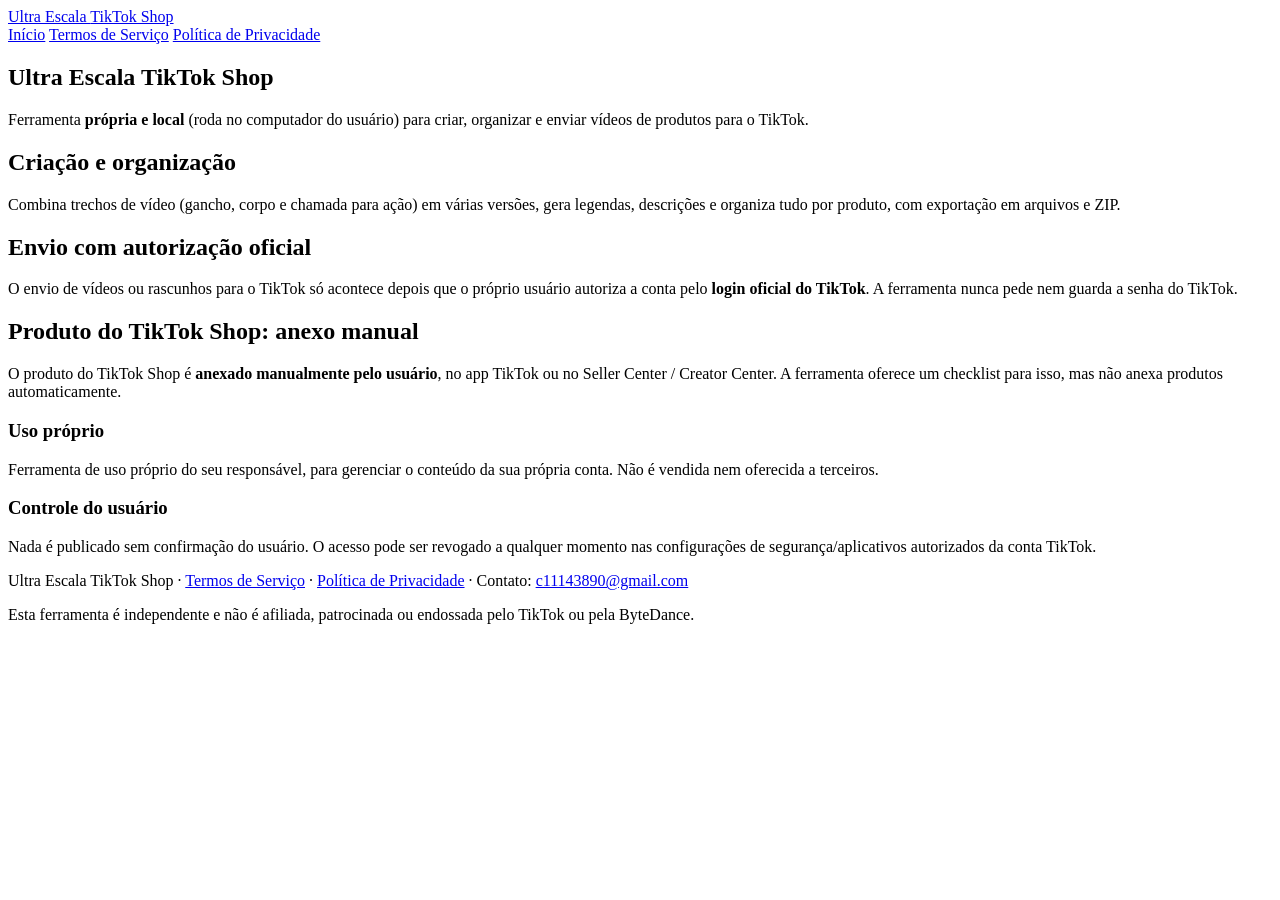
==== index.html @ c2e4ffda "Publica index.html" ====
<!doctype html>
<html lang="pt-BR">
<head>
  <meta charset="utf-8">
  <meta name="viewport" content="width=device-width, initial-scale=1">
  <title>Ultra Escala TikTok Shop</title>
  <meta name="description" content="Ferramenta própria e local para criar, organizar e enviar vídeos de produtos para o TikTok, usando a autorização oficial do TikTok.">
  <link rel="stylesheet" href="style.css">
</head>
<body>
  <header class="top">
    <div class="wrap">
      <a class="logo" href="./">Ultra Escala <span>TikTok Shop</span></a>
      <nav>
        <a class="on" href="./">Início</a>
        <a href="termos/">Termos de Serviço</a>
        <a href="privacidade/">Política de Privacidade</a>
      </nav>
    </div>
  </header>

  <main class="wrap">
    <section class="hero">
      <h1>Ultra Escala TikTok Shop</h1>
      <p class="lead">Ferramenta <strong>própria e local</strong> (roda no computador do usuário) para criar, organizar
        e enviar vídeos de produtos para o TikTok.</p>
    </section>

    <div class="grid">
      <div class="card">
        <h2>Criação e organização</h2>
        <p>Combina trechos de vídeo (gancho, corpo e chamada para ação) em várias versões, gera legendas,
          descrições e organiza tudo por produto, com exportação em arquivos e ZIP.</p>
      </div>
      <div class="card">
        <h2>Envio com autorização oficial</h2>
        <p>O envio de vídeos ou rascunhos para o TikTok só acontece depois que o próprio usuário autoriza a conta
          pelo <strong>login oficial do TikTok</strong>. A ferramenta nunca pede nem guarda a senha do TikTok.</p>
      </div>
      <div class="card">
        <h2>Produto do TikTok Shop: anexo manual</h2>
        <p>O produto do TikTok Shop é <strong>anexado manualmente pelo usuário</strong>, no app TikTok ou no
          Seller Center / Creator Center. A ferramenta oferece um checklist para isso, mas não anexa produtos
          automaticamente.</p>
      </div>
    </div>

    <div class="grid">
      <div class="card">
        <h3>Uso próprio</h3>
        <p>Ferramenta de uso próprio do seu responsável, para gerenciar o conteúdo da sua própria conta.
          Não é vendida nem oferecida a terceiros.</p>
      </div>
      <div class="card">
        <h3>Controle do usuário</h3>
        <p>Nada é publicado sem confirmação do usuário. O acesso pode ser revogado a qualquer momento nas
          configurações de segurança/aplicativos autorizados da conta TikTok.</p>
      </div>
    </div>
  </main>

  <footer>
    <p>Ultra Escala TikTok Shop · <a href="termos/">Termos de Serviço</a> · <a href="privacidade/">Política de Privacidade</a>
      · Contato: <a href="mailto:c11143890@gmail.com">c11143890@gmail.com</a></p>
    <p>Esta ferramenta é independente e não é afiliada, patrocinada ou endossada pelo TikTok ou pela ByteDance.</p>
  </footer>
</body>
</html>
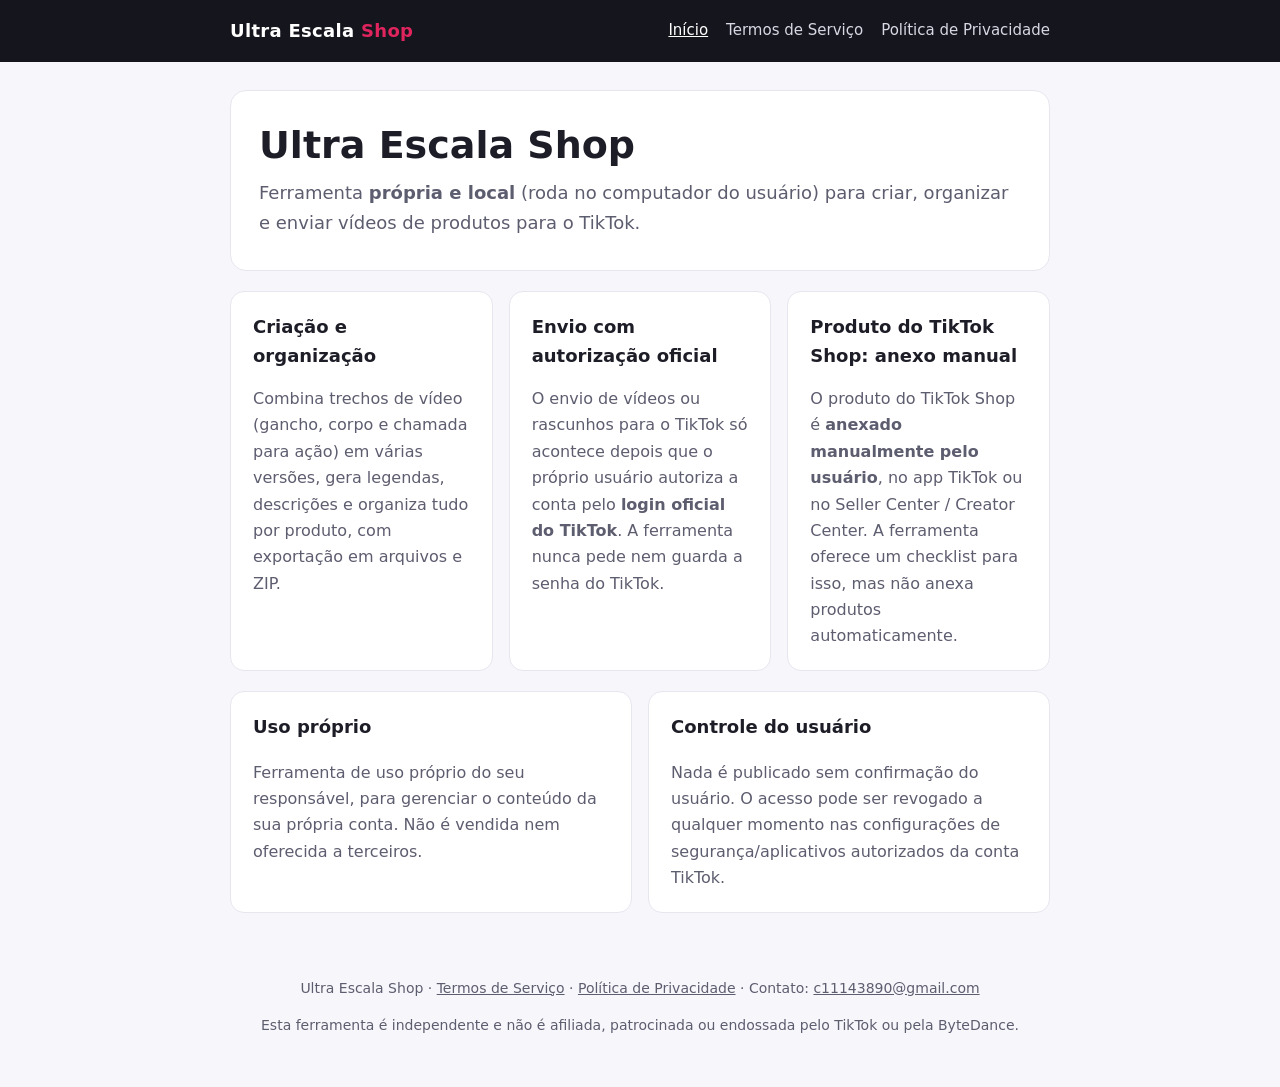
==== commit 94dd18fd: "Publica index.html" ====
--- a/index.html
+++ b/index.html
@@ -1,68 +1,68 @@
-<!doctype html>
-<html lang="pt-BR">
-<head>
-  <meta charset="utf-8">
-  <meta name="viewport" content="width=device-width, initial-scale=1">
-  <title>Ultra Escala TikTok Shop</title>
-  <meta name="description" content="Ferramenta própria e local para criar, organizar e enviar vídeos de produtos para o TikTok, usando a autorização oficial do TikTok.">
-  <link rel="stylesheet" href="style.css">
-</head>
-<body>
-  <header class="top">
-    <div class="wrap">
-      <a class="logo" href="./">Ultra Escala <span>TikTok Shop</span></a>
-      <nav>
-        <a class="on" href="./">Início</a>
-        <a href="termos/">Termos de Serviço</a>
-        <a href="privacidade/">Política de Privacidade</a>
-      </nav>
-    </div>
-  </header>
-
-  <main class="wrap">
-    <section class="hero">
-      <h1>Ultra Escala TikTok Shop</h1>
-      <p class="lead">Ferramenta <strong>própria e local</strong> (roda no computador do usuário) para criar, organizar
-        e enviar vídeos de produtos para o TikTok.</p>
-    </section>
-
-    <div class="grid">
-      <div class="card">
-        <h2>Criação e organização</h2>
-        <p>Combina trechos de vídeo (gancho, corpo e chamada para ação) em várias versões, gera legendas,
-          descrições e organiza tudo por produto, com exportação em arquivos e ZIP.</p>
-      </div>
-      <div class="card">
-        <h2>Envio com autorização oficial</h2>
-        <p>O envio de vídeos ou rascunhos para o TikTok só acontece depois que o próprio usuário autoriza a conta
-          pelo <strong>login oficial do TikTok</strong>. A ferramenta nunca pede nem guarda a senha do TikTok.</p>
-      </div>
-      <div class="card">
-        <h2>Produto do TikTok Shop: anexo manual</h2>
-        <p>O produto do TikTok Shop é <strong>anexado manualmente pelo usuário</strong>, no app TikTok ou no
-          Seller Center / Creator Center. A ferramenta oferece um checklist para isso, mas não anexa produtos
-          automaticamente.</p>
-      </div>
-    </div>
-
-    <div class="grid">
-      <div class="card">
-        <h3>Uso próprio</h3>
-        <p>Ferramenta de uso próprio do seu responsável, para gerenciar o conteúdo da sua própria conta.
-          Não é vendida nem oferecida a terceiros.</p>
-      </div>
-      <div class="card">
-        <h3>Controle do usuário</h3>
-        <p>Nada é publicado sem confirmação do usuário. O acesso pode ser revogado a qualquer momento nas
-          configurações de segurança/aplicativos autorizados da conta TikTok.</p>
-      </div>
-    </div>
-  </main>
-
-  <footer>
-    <p>Ultra Escala TikTok Shop · <a href="termos/">Termos de Serviço</a> · <a href="privacidade/">Política de Privacidade</a>
-      · Contato: <a href="mailto:c11143890@gmail.com">c11143890@gmail.com</a></p>
-    <p>Esta ferramenta é independente e não é afiliada, patrocinada ou endossada pelo TikTok ou pela ByteDance.</p>
-  </footer>
-</body>
-</html>
+<!doctype html>
+<html lang="pt-BR">
+<head>
+  <meta charset="utf-8">
+  <meta name="viewport" content="width=device-width, initial-scale=1">
+  <title>Ultra Escala Shop</title>
+  <meta name="description" content="Ferramenta própria e local para criar, organizar e enviar vídeos de produtos para o TikTok, usando a autorização oficial do TikTok.">
+  <link rel="stylesheet" href="style.css">
+</head>
+<body>
+  <header class="top">
+    <div class="wrap">
+      <a class="logo" href="./">Ultra Escala <span>Shop</span></a>
+      <nav>
+        <a class="on" href="./">Início</a>
+        <a href="termos/">Termos de Serviço</a>
+        <a href="privacidade/">Política de Privacidade</a>
+      </nav>
+    </div>
+  </header>
+
+  <main class="wrap">
+    <section class="hero">
+      <h1>Ultra Escala Shop</h1>
+      <p class="lead">Ferramenta <strong>própria e local</strong> (roda no computador do usuário) para criar, organizar
+        e enviar vídeos de produtos para o TikTok.</p>
+    </section>
+
+    <div class="grid">
+      <div class="card">
+        <h2>Criação e organização</h2>
+        <p>Combina trechos de vídeo (gancho, corpo e chamada para ação) em várias versões, gera legendas,
+          descrições e organiza tudo por produto, com exportação em arquivos e ZIP.</p>
+      </div>
+      <div class="card">
+        <h2>Envio com autorização oficial</h2>
+        <p>O envio de vídeos ou rascunhos para o TikTok só acontece depois que o próprio usuário autoriza a conta
+          pelo <strong>login oficial do TikTok</strong>. A ferramenta nunca pede nem guarda a senha do TikTok.</p>
+      </div>
+      <div class="card">
+        <h2>Produto do TikTok Shop: anexo manual</h2>
+        <p>O produto do TikTok Shop é <strong>anexado manualmente pelo usuário</strong>, no app TikTok ou no
+          Seller Center / Creator Center. A ferramenta oferece um checklist para isso, mas não anexa produtos
+          automaticamente.</p>
+      </div>
+    </div>
+
+    <div class="grid">
+      <div class="card">
+        <h3>Uso próprio</h3>
+        <p>Ferramenta de uso próprio do seu responsável, para gerenciar o conteúdo da sua própria conta.
+          Não é vendida nem oferecida a terceiros.</p>
+      </div>
+      <div class="card">
+        <h3>Controle do usuário</h3>
+        <p>Nada é publicado sem confirmação do usuário. O acesso pode ser revogado a qualquer momento nas
+          configurações de segurança/aplicativos autorizados da conta TikTok.</p>
+      </div>
+    </div>
+  </main>
+
+  <footer>
+    <p>Ultra Escala Shop · <a href="termos/">Termos de Serviço</a> · <a href="privacidade/">Política de Privacidade</a>
+      · Contato: <a href="mailto:c11143890@gmail.com">c11143890@gmail.com</a></p>
+    <p>Esta ferramenta é independente e não é afiliada, patrocinada ou endossada pelo TikTok ou pela ByteDance.</p>
+  </footer>
+</body>
+</html>
--- a/style.css
+++ b/style.css
@@ -0,0 +1,47 @@
+:root {
+  --bg: #f7f7fb;
+  --card: #ffffff;
+  --text: #1d1d27;
+  --muted: #5d5d70;
+  --brand: #e0245e;
+  --brand2: #0fa3a3;
+  --line: #e6e6ef;
+}
+* { box-sizing: border-box; }
+html { -webkit-text-size-adjust: 100%; }
+body {
+  margin: 0; background: var(--bg); color: var(--text);
+  font: 16px/1.65 system-ui, -apple-system, "Segoe UI", Roboto, "Helvetica Neue", Arial, sans-serif;
+}
+a { color: var(--brand2); }
+header.top {
+  background: #15151d; color: #fff;
+}
+header.top .wrap { display: flex; align-items: center; gap: 16px; flex-wrap: wrap; padding: 16px 20px; }
+.logo { font-weight: 800; letter-spacing: .3px; font-size: 18px; color: #fff; text-decoration: none; }
+.logo span { color: var(--brand); }
+nav { margin-left: auto; display: flex; gap: 18px; flex-wrap: wrap; }
+nav a { color: #d8d8e4; text-decoration: none; font-size: 15px; }
+nav a:hover, nav a.on { color: #fff; text-decoration: underline; }
+.wrap { max-width: 860px; margin: 0 auto; }
+main { padding: 28px 20px 40px; }
+.hero { background: var(--card); border: 1px solid var(--line); border-radius: 16px; padding: 32px 28px; }
+.hero h1 { margin: 0 0 10px; font-size: clamp(26px, 5vw, 38px); line-height: 1.2; }
+.hero p.lead { font-size: 18px; color: var(--muted); margin: 0; }
+.grid { display: grid; grid-template-columns: repeat(auto-fit, minmax(240px, 1fr)); gap: 16px; margin-top: 20px; }
+.card { background: var(--card); border: 1px solid var(--line); border-radius: 14px; padding: 20px 22px; }
+.card h2, .card h3 { margin-top: 0; font-size: 18px; }
+.card p { margin: 0; color: var(--muted); }
+.doc { background: var(--card); border: 1px solid var(--line); border-radius: 16px; padding: 30px 28px; }
+.doc h1 { margin-top: 0; font-size: clamp(24px, 4.5vw, 32px); line-height: 1.25; }
+.doc h2 { font-size: 19px; margin-top: 28px; padding-top: 6px; border-top: 1px solid var(--line); }
+.doc ul { padding-left: 22px; }
+.doc li { margin: 4px 0; }
+.updated { display: inline-block; background: #eef9f9; color: #0b6f6f; border-radius: 99px; padding: 4px 12px; font-size: 14px; font-weight: 600; }
+.note { background: #fff6f9; border-left: 4px solid var(--brand); padding: 12px 16px; border-radius: 8px; margin: 18px 0; }
+footer { color: var(--muted); font-size: 14px; text-align: center; padding: 10px 20px 36px; }
+footer a { color: var(--muted); }
+@media (max-width: 560px) {
+  nav { margin-left: 0; width: 100%; }
+  .hero, .doc { padding: 22px 18px; }
+}
